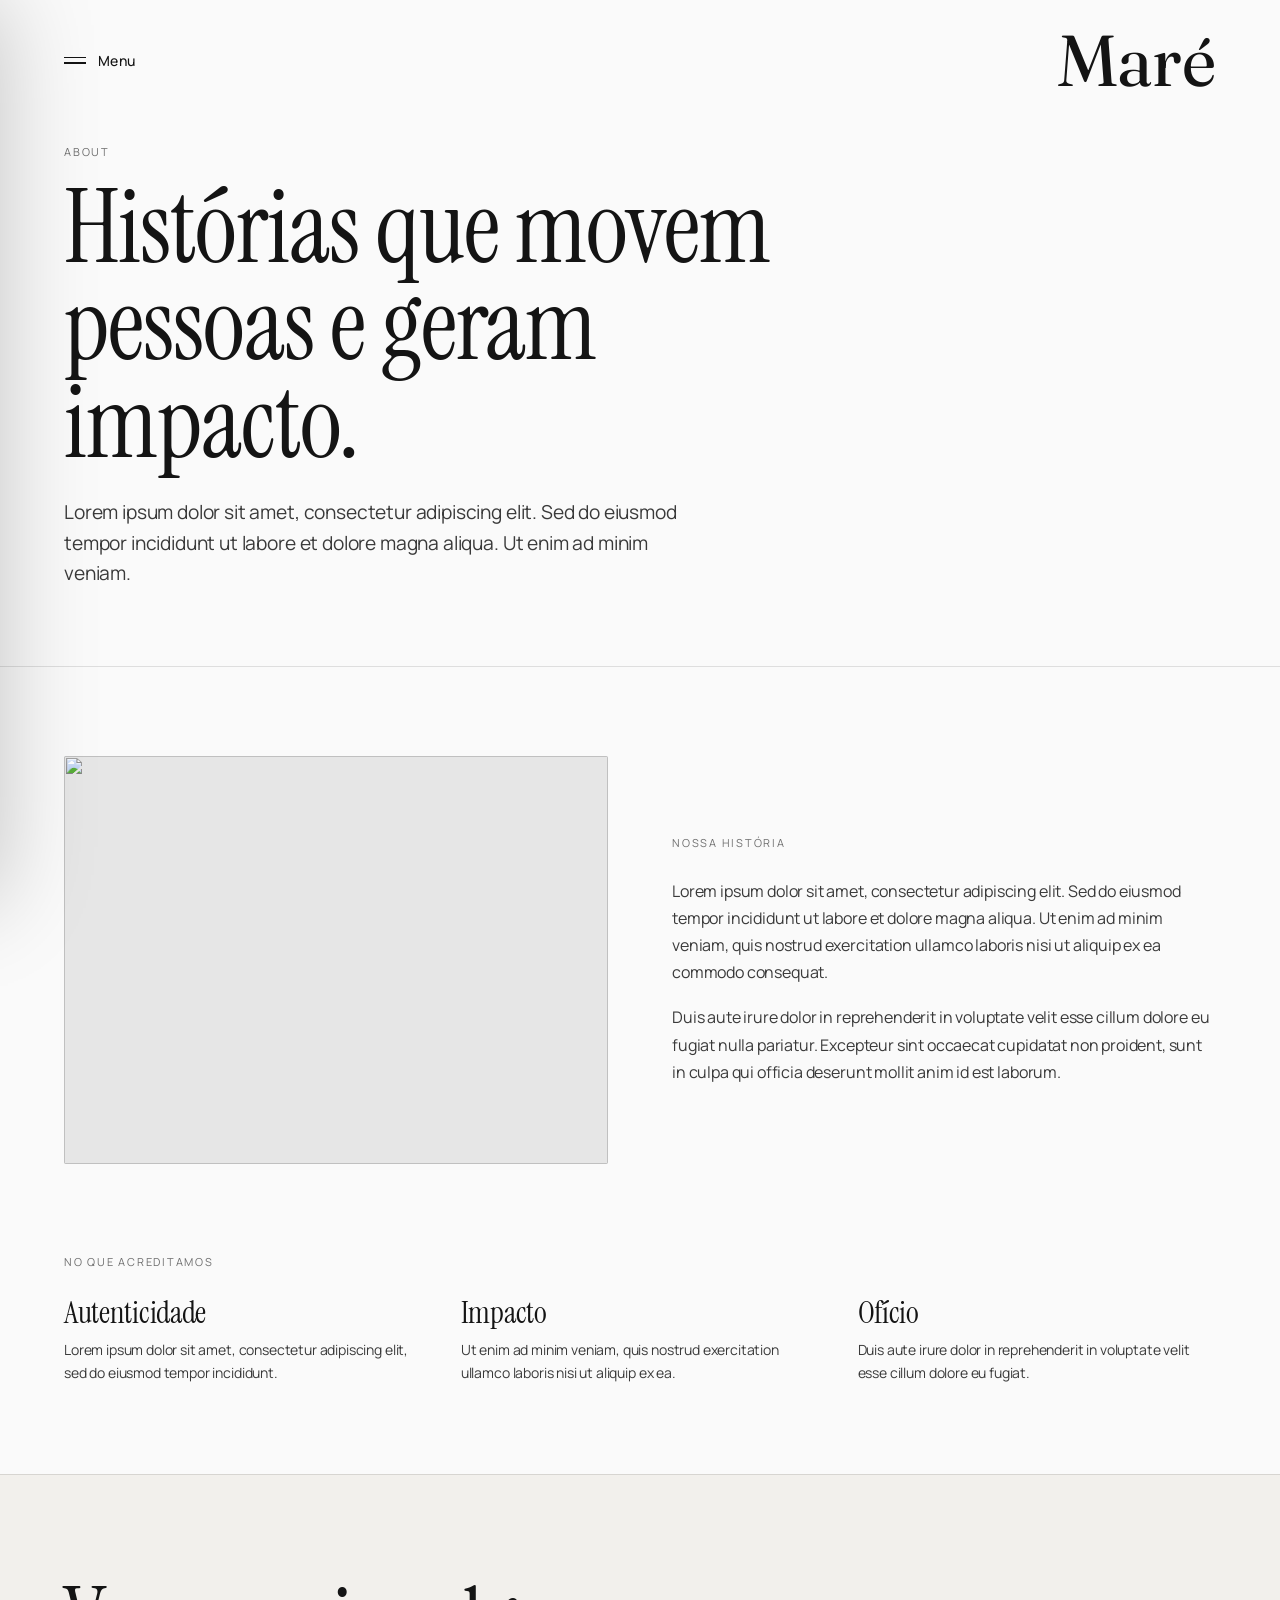
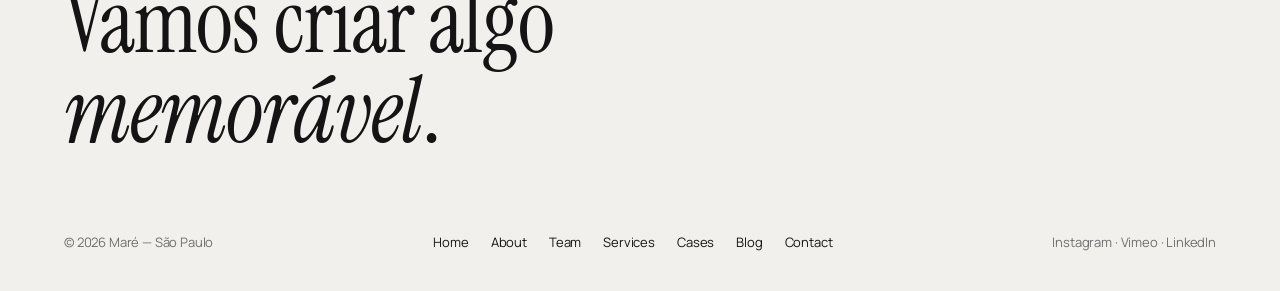
==== about.html @ 306b6367 "Add files via upload" ====
<!DOCTYPE html>
<html lang="pt-BR">
<head>
<meta charset="UTF-8">
<meta name="viewport" content="width=device-width, initial-scale=1.0">
<title>About — Maré</title>
<link rel="preconnect" href="https://fonts.googleapis.com">
<link rel="preconnect" href="https://fonts.gstatic.com" crossorigin>
<link href="https://fonts.googleapis.com/css2?family=Fraunces:opsz,wght@9..144,400..700&family=Instrument+Serif:ital@0;1&family=Manrope:wght@400;500;600&display=swap" rel="stylesheet">
<link rel="stylesheet" href="assets/style.css">
<script defer src="assets/menu.js"></script>
</head>
<body>
  <main>
    <header class="page-head">
      <span class="kicker">About</span>
      <h1>Histórias que movem pessoas e geram impacto.</h1>
      <p class="lead">Lorem ipsum dolor sit amet, consectetur adipiscing elit. Sed do eiusmod tempor incididunt ut labore et dolore magna aliqua. Ut enim ad minim veniam.</p>
    </header>

    <section class="section">
      <div class="two-col">
        <div class="card__img" style="aspect-ratio:4/3"><img src="https://picsum.photos/seed/about-1/1000/750" alt=""></div>
        <div>
          <div class="eyebrow">Nossa história</div>
          <p class="muted-text">Lorem ipsum dolor sit amet, consectetur adipiscing elit. Sed do eiusmod tempor incididunt ut labore et dolore magna aliqua. Ut enim ad minim veniam, quis nostrud exercitation ullamco laboris nisi ut aliquip ex ea commodo consequat.</p>
          <p class="muted-text">Duis aute irure dolor in reprehenderit in voluptate velit esse cillum dolore eu fugiat nulla pariatur. Excepteur sint occaecat cupidatat non proident, sunt in culpa qui officia deserunt mollit anim id est laborum.</p>
        </div>
      </div>
    </section>

    <section class="section">
      <div class="eyebrow">No que acreditamos</div>
      <div class="grid grid-3">
        <div><h2 class="big" style="font-size:clamp(24px,2.4vw,34px)">Autenticidade</h2><p class="card__text">Lorem ipsum dolor sit amet, consectetur adipiscing elit, sed do eiusmod tempor incididunt.</p></div>
        <div><h2 class="big" style="font-size:clamp(24px,2.4vw,34px)">Impacto</h2><p class="card__text">Ut enim ad minim veniam, quis nostrud exercitation ullamco laboris nisi ut aliquip ex ea.</p></div>
        <div><h2 class="big" style="font-size:clamp(24px,2.4vw,34px)">Ofício</h2><p class="card__text">Duis aute irure dolor in reprehenderit in voluptate velit esse cillum dolore eu fugiat.</p></div>
      </div>
    </section>
  </main>
</body>
</html>
---- assets/style.css ----
/* =========================================================
   PRODUTORA — template compartilhado
   ========================================================= */
:root{
  --bg:#fafafa;
  --ink:#141414;
  --muted:#bdbdbd;
  --soft:#6f6f6f;
  --panel:#e9e7e3;
  --line:rgba(20,20,20,.12);
  --ease:cubic-bezier(.76,0,.24,1);
  --display:'Instrument Serif',Georgia,serif;
  --brand-font:'Fraunces','Instrument Serif',Georgia,serif;
  --sans:'Manrope',-apple-system,'Segoe UI',system-ui,sans-serif;
  --pad:clamp(24px,5vw,80px);
}
*{margin:0;padding:0;box-sizing:border-box}
html{scroll-behavior:smooth}
html,body{min-height:100%}
body{
  font-family:var(--sans);
  background:var(--bg);
  color:var(--ink);
  -webkit-font-smoothing:antialiased;
  letter-spacing:-.01em;
  overflow-x:hidden;
}
img{display:block;max-width:100%}
a{color:inherit}

/* ---------- HEADER / TRIGGER ---------- */
.top{
  position:fixed;inset:0 0 auto 0;z-index:20;
  display:flex;align-items:center;justify-content:space-between;
  padding:24px var(--pad);color:var(--ink);
  transition:color .4s var(--ease);
}
.top--over{color:#fff;text-shadow:0 1px 20px rgba(0,0,0,.35)}
.menu-btn{
  display:flex;align-items:center;gap:12px;
  background:none;border:0;color:inherit;cursor:pointer;
  font-family:var(--sans);font-size:14px;font-weight:500;letter-spacing:.02em;
}
.menu-btn .bars{display:inline-flex;flex-direction:column;gap:4px}
.menu-btn .bars span{width:22px;height:1.5px;background:currentColor;transition:.4s var(--ease)}
.menu-btn:hover .bars span:first-child{transform:translateX(4px)}
.brand{font-family:var(--brand-font);font-size:72px;line-height:1;text-decoration:none}

/* ---------- BACKDROP ---------- */
.menu-backdrop{
  position:fixed;inset:0;z-index:29;
  background:rgba(10,10,10,.45);
  opacity:0;visibility:hidden;
  transition:opacity .6s var(--ease),visibility .6s var(--ease);
}
.menu-backdrop.open{opacity:1;visibility:visible}

/* ---------- PAINEL DO MENU (60% da tela) ---------- */
.menu{
  position:fixed;top:0;left:0;height:100%;
  width:60vw;z-index:30;
  background:var(--bg);
  display:grid;grid-template-columns:1fr 1fr;
  transform:translateX(-100%);
  transition:transform .85s var(--ease);
  box-shadow:0 0 90px rgba(0,0,0,.22);
}
.menu.open{transform:translateX(0)}

.menu__nav{
  position:relative;display:flex;flex-direction:column;justify-content:center;
  padding:80px 52px;
}
.nav-list{list-style:none;display:flex;flex-direction:column;gap:2px}
.nav-item{overflow:hidden}
.nav-link{
  --i:0;
  display:flex;align-items:center;gap:16px;
  text-decoration:none;color:var(--muted);
  font-size:clamp(28px,2.9vw,46px);font-weight:500;line-height:1.16;
  letter-spacing:-.03em;
  transition:color .5s var(--ease);
  transform:translateY(110%);opacity:0;
}
.menu.open .nav-link{
  transform:translateY(0);opacity:1;
  transition:transform .9s var(--ease) calc(.25s + var(--i)*.06s),
             opacity  .9s var(--ease) calc(.25s + var(--i)*.06s),
             color .5s var(--ease);
}
.nav-link:hover,.nav-link.is-active{color:var(--ink)}
.nav-link .arrow{
  display:inline-block;width:0;overflow:hidden;
  opacity:0;transform:translateX(-14px);
  transition:.5s var(--ease);font-weight:400;
}
.nav-link:hover .arrow,.nav-link.is-active .arrow{width:.9em;opacity:1;transform:translateX(0)}

.roll{position:relative;display:inline-block;overflow:hidden;vertical-align:top}
.roll span{display:block;transition:transform .55s var(--ease)}
.roll span+span{position:absolute;top:100%;left:0}
.nav-link:hover .roll span{transform:translateY(-100%)}

.menu__foot{
  position:absolute;left:52px;right:52px;bottom:40px;
  display:flex;justify-content:space-between;align-items:flex-end;
  font-size:13px;color:var(--soft);letter-spacing:.02em;gap:20px;
}
.menu__foot .label{font-size:11px;text-transform:uppercase;letter-spacing:.14em;color:#aaa;margin-bottom:8px}
.menu__foot a{color:var(--ink);text-decoration:none}
.menu__foot a:hover{text-decoration:underline}
.socials{display:flex;gap:18px}

.menu__image{position:relative;overflow:hidden;background:#ddd}
.menu__image img{width:100%;height:100%;object-fit:cover}
.media-cap{
  position:absolute;left:22px;bottom:22px;color:#fff;
  font-size:12px;letter-spacing:.14em;text-transform:uppercase;
  text-shadow:0 1px 14px rgba(0,0,0,.5);
}

.close-btn{
  position:absolute;top:24px;right:24px;z-index:5;
  display:flex;align-items:center;gap:10px;
  background:none;border:0;cursor:pointer;color:#fff;
  font-family:var(--sans);font-size:13px;font-weight:500;letter-spacing:.02em;
  text-shadow:0 1px 14px rgba(0,0,0,.5);
}
.close-btn .x{position:relative;width:16px;height:16px}
.close-btn .x::before,.close-btn .x::after{
  content:"";position:absolute;top:50%;left:0;width:100%;height:1.5px;background:currentColor;
  transition:.4s var(--ease);
}
.close-btn .x::before{transform:rotate(45deg)}
.close-btn .x::after{transform:rotate(-45deg)}
.close-btn:hover .x::before{transform:rotate(135deg)}
.close-btn:hover .x::after{transform:rotate(45deg)}

body.menu-open{overflow:hidden}

/* ---------- HERO (home) ---------- */
.hero{
  position:relative;min-height:100vh;
  display:flex;flex-direction:column;justify-content:flex-end;
  padding:var(--pad);color:#fff;overflow:hidden;
}
.hero__bg{
  position:absolute;inset:-6%;z-index:0;
  background:url('https://picsum.photos/seed/produtora9/1920/1200') center/cover no-repeat;
  transform:scale(1.06);
  transition:transform .6s cubic-bezier(.22,1,.36,1);
  will-change:transform;
}
.hero::after{content:"";position:absolute;inset:0;z-index:1;background:linear-gradient(180deg,rgba(0,0,0,.2),rgba(0,0,0,.5))}
.hero__inner{position:relative;z-index:2;padding-bottom:10px}
.hero h1{
  font-family:var(--display);font-weight:400;
  font-size:clamp(52px,11vw,168px);line-height:.92;letter-spacing:-.01em;
  max-width:16ch;text-shadow:0 2px 40px rgba(0,0,0,.3);
}
.hero h1 em{font-style:italic}
.hero p{margin-top:22px;max-width:42ch;opacity:.9;font-size:16px;line-height:1.5}

/* ---------- ESTRUTURA DE PÁGINA INTERNA ---------- */
main{display:block}
.section{padding:clamp(48px,7vw,110px) var(--pad)}
.section + .section{padding-top:0}

.page-head{
  padding:clamp(120px,16vh,220px) var(--pad) clamp(40px,6vw,80px);
  border-bottom:1px solid var(--line);
}
.kicker{font-size:11px;letter-spacing:.16em;text-transform:uppercase;color:var(--soft);margin-bottom:20px;display:block}
.page-head h1{
  font-family:var(--display);font-weight:400;letter-spacing:-.01em;
  font-size:clamp(44px,8vw,120px);line-height:.95;max-width:16ch;
}
.page-head .lead{margin-top:26px;max-width:52ch;font-size:clamp(16px,1.5vw,20px);line-height:1.6;color:#3a3a3a}

.eyebrow{font-size:11px;letter-spacing:.16em;text-transform:uppercase;color:var(--soft);margin-bottom:28px}
h2.big{font-family:var(--display);font-weight:400;font-size:clamp(30px,4vw,60px);line-height:1.05;letter-spacing:-.01em;max-width:20ch}
.muted-text{color:#3a3a3a;line-height:1.7;font-size:16px;max-width:62ch}
.muted-text + .muted-text{margin-top:18px}

/* grids */
.grid{display:grid;gap:clamp(20px,3vw,44px)}
.grid-2{grid-template-columns:repeat(2,1fr)}
.grid-3{grid-template-columns:repeat(3,1fr)}
.grid-4{grid-template-columns:repeat(4,1fr)}
.two-col{display:grid;grid-template-columns:1fr 1fr;gap:clamp(30px,5vw,80px);align-items:center}

/* card genérico */
.card__img{position:relative;overflow:hidden;background:#e6e6e6;aspect-ratio:4/5;border-radius:2px}
.card__img img{width:100%;height:100%;object-fit:cover;transition:transform 1s var(--ease)}
.card:hover .card__img img{transform:scale(1.05)}
.card__title{margin-top:16px;font-size:20px;font-weight:600;letter-spacing:-.02em}
.card__meta{margin-top:4px;font-size:13px;color:var(--soft)}
.card__text{margin-top:10px;font-size:14px;line-height:1.6;color:#3a3a3a}
.card{text-decoration:none;color:inherit}

/* cases: proporção landscape */
.case .card__img{aspect-ratio:16/11}

/* lista de serviços */
.svc-list{list-style:none;border-top:1px solid var(--line)}
.svc{
  display:grid;grid-template-columns:80px 1fr 1.2fr;gap:24px;align-items:start;
  padding:clamp(26px,3.5vw,48px) 0;border-bottom:1px solid var(--line);
  transition:padding-left .4s var(--ease);
}
.svc:hover{padding-left:14px}
.svc__num{font-family:var(--display);font-size:22px;color:var(--soft)}
.svc__name{font-family:var(--display);font-size:clamp(26px,3vw,40px);line-height:1.05}
.svc__desc{color:#3a3a3a;line-height:1.65;font-size:15px}

/* blog list */
.post{display:grid;grid-template-columns:1.1fr 1.4fr;gap:clamp(20px,3vw,48px);align-items:center;padding:clamp(24px,3vw,44px) 0;border-bottom:1px solid var(--line);text-decoration:none;color:inherit}
.post:first-child{border-top:1px solid var(--line)}
.post__img{overflow:hidden;aspect-ratio:16/10;border-radius:2px;background:#e6e6e6}
.post__img img{width:100%;height:100%;object-fit:cover;transition:transform 1s var(--ease)}
.post:hover .post__img img{transform:scale(1.05)}
.post__date{font-size:12px;letter-spacing:.1em;text-transform:uppercase;color:var(--soft)}
.post__title{font-family:var(--display);font-size:clamp(26px,3vw,42px);line-height:1.08;margin:12px 0}
.post__excerpt{color:#3a3a3a;line-height:1.6;font-size:15px;max-width:52ch}

/* contato */
.contact-grid{display:grid;grid-template-columns:1fr 1fr;gap:clamp(30px,5vw,80px)}
.contact-block .label{font-size:11px;letter-spacing:.14em;text-transform:uppercase;color:var(--soft);margin-bottom:10px}
.contact-block a{font-size:clamp(20px,2.2vw,30px);text-decoration:none;font-family:var(--display)}
.contact-block a:hover{text-decoration:underline}
.contact-block + .contact-block{margin-top:36px}
.form{display:flex;flex-direction:column;gap:18px}
.form input,.form textarea{
  font-family:var(--sans);font-size:15px;color:var(--ink);
  background:transparent;border:0;border-bottom:1px solid var(--line);
  padding:14px 0;outline:none;transition:border-color .3s;
}
.form input:focus,.form textarea:focus{border-color:var(--ink)}
.form textarea{resize:vertical;min-height:120px}
.btn{
  align-self:flex-start;margin-top:8px;
  display:inline-flex;align-items:center;gap:10px;
  background:var(--ink);color:#fff;border:0;border-radius:100px;
  padding:15px 30px;font-family:var(--sans);font-size:14px;font-weight:500;cursor:pointer;
  transition:transform .3s var(--ease),opacity .3s;
}
.btn:hover{transform:translateY(-2px);opacity:.9}

/* rodapé do site */
.site-foot{
  padding:clamp(60px,8vw,120px) var(--pad) 40px;
  border-top:1px solid var(--line);background:#f2f0ec;
}
.site-foot__cta{font-family:var(--display);font-size:clamp(40px,7vw,110px);line-height:1;letter-spacing:-.01em}
.site-foot__cta a{text-decoration:none}
.site-foot__cta a:hover{opacity:.6}
.site-foot__row{
  margin-top:clamp(40px,6vw,90px);display:flex;justify-content:space-between;flex-wrap:wrap;gap:24px;
  font-size:13px;color:var(--soft);
}
.site-foot__row nav{display:flex;gap:22px;flex-wrap:wrap}
.site-foot__row a{text-decoration:none;color:var(--ink)}
.site-foot__row a:hover{text-decoration:underline}

/* ---------- RESPONSIVO ---------- */
@media (max-width:900px){
  .menu{width:100vw;grid-template-columns:1fr}
  .menu__image{display:none}
  .menu__nav{padding:110px 32px 32px}
  .menu__foot{left:32px;right:32px}
  .close-btn{color:var(--ink);text-shadow:none}
  .grid-3,.grid-4{grid-template-columns:repeat(2,1fr)}
  .two-col,.contact-grid,.post{grid-template-columns:1fr}
  .svc{grid-template-columns:40px 1fr;gap:14px}
  .svc__desc{grid-column:1 / -1}
}
@media (max-width:560px){
  .grid-2,.grid-3,.grid-4{grid-template-columns:1fr}
}
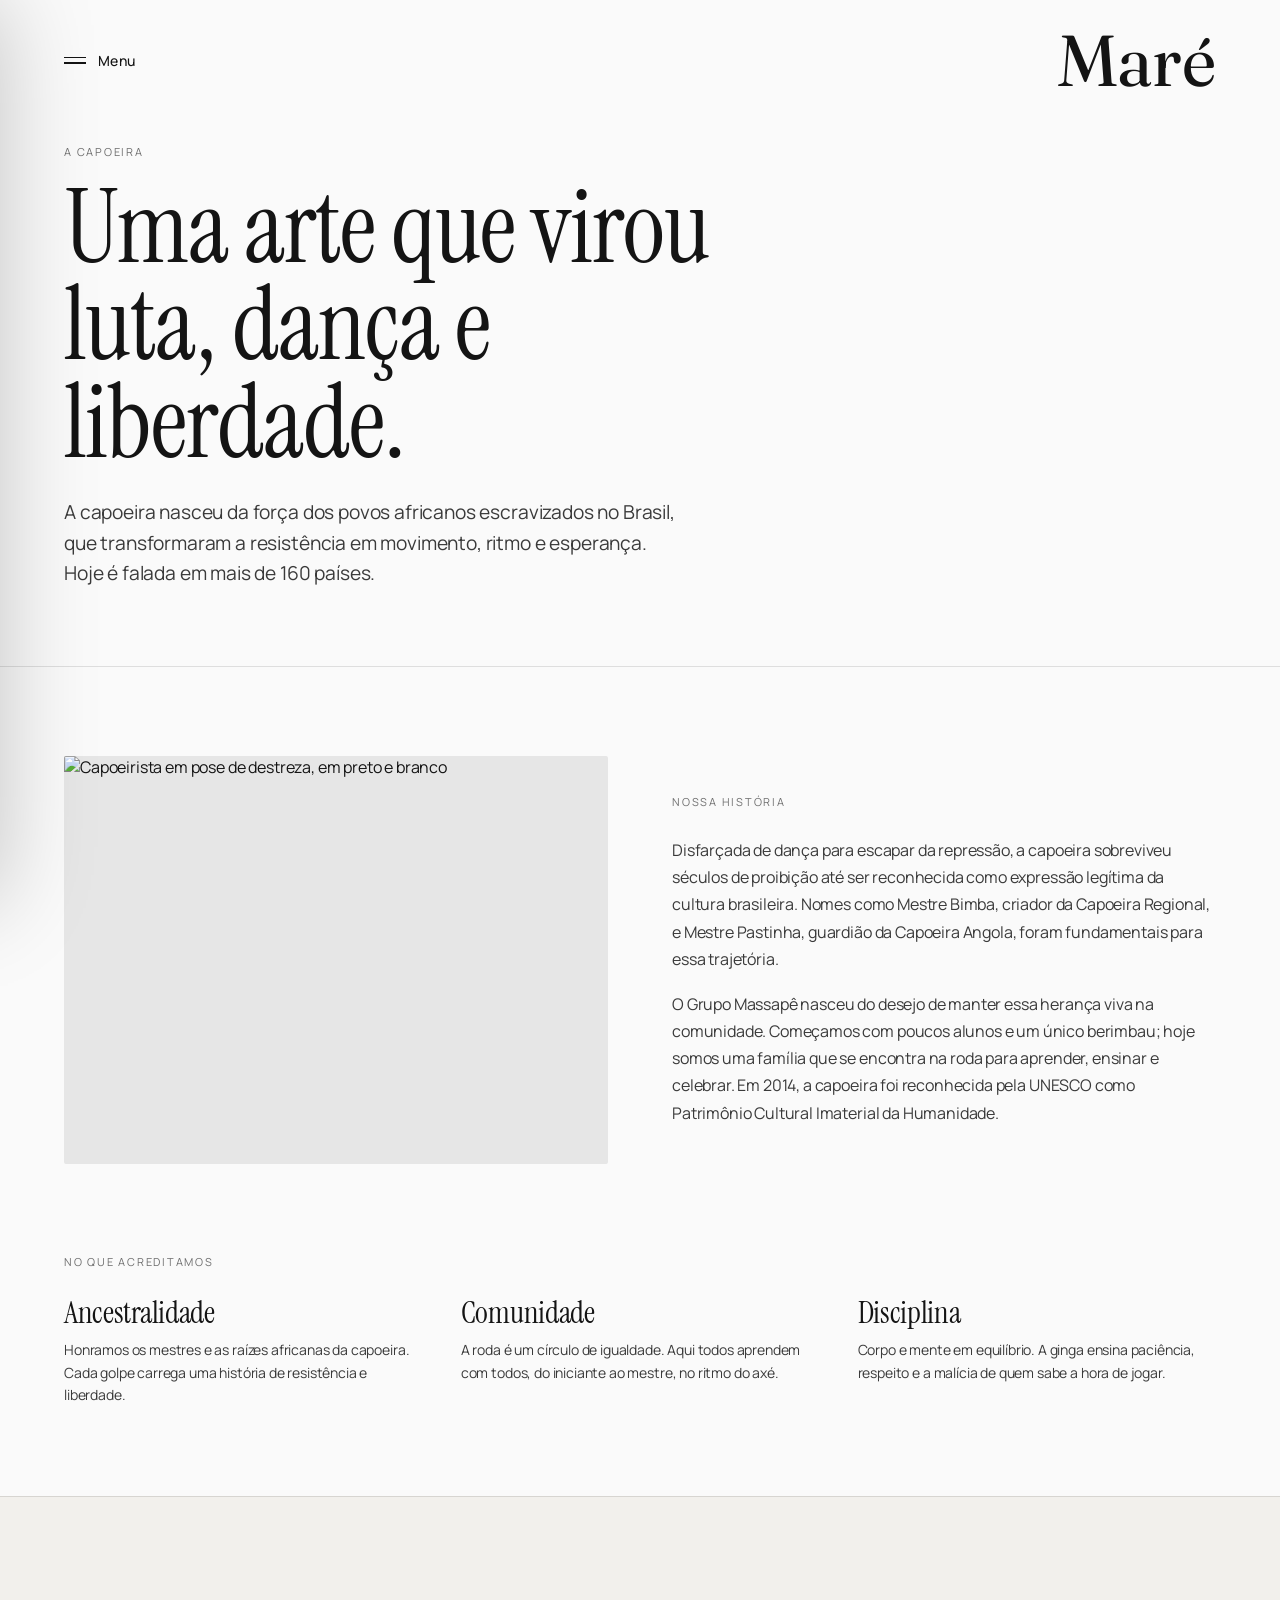
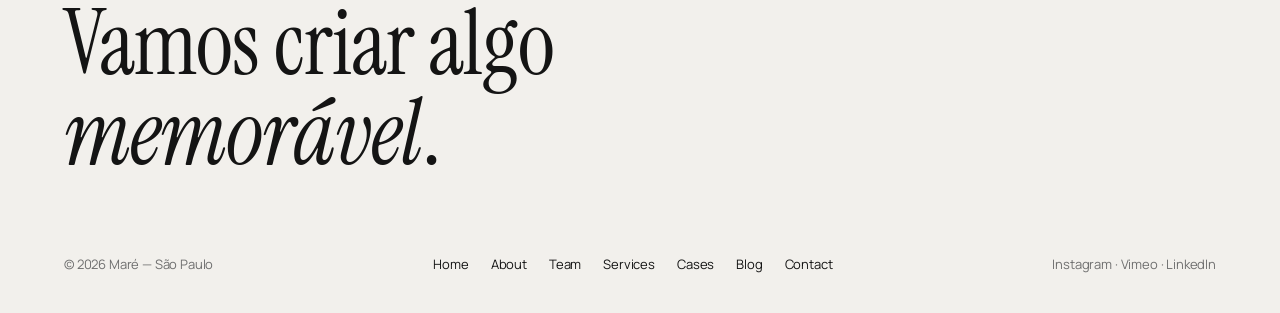
==== commit 196c4dd1: "Add files via upload" ====
--- a/about.html
+++ b/about.html
@@ -1,42 +1,43 @@
-<!DOCTYPE html>
-<html lang="pt-BR">
-<head>
-<meta charset="UTF-8">
-<meta name="viewport" content="width=device-width, initial-scale=1.0">
-<title>About — Maré</title>
-<link rel="preconnect" href="https://fonts.googleapis.com">
-<link rel="preconnect" href="https://fonts.gstatic.com" crossorigin>
-<link href="https://fonts.googleapis.com/css2?family=Fraunces:opsz,wght@9..144,400..700&family=Instrument+Serif:ital@0;1&family=Manrope:wght@400;500;600&display=swap" rel="stylesheet">
-<link rel="stylesheet" href="assets/style.css">
-<script defer src="assets/menu.js"></script>
-</head>
-<body>
-  <main>
-    <header class="page-head">
-      <span class="kicker">About</span>
-      <h1>Histórias que movem pessoas e geram impacto.</h1>
-      <p class="lead">Lorem ipsum dolor sit amet, consectetur adipiscing elit. Sed do eiusmod tempor incididunt ut labore et dolore magna aliqua. Ut enim ad minim veniam.</p>
-    </header>
-
-    <section class="section">
-      <div class="two-col">
-        <div class="card__img" style="aspect-ratio:4/3"><img src="https://picsum.photos/seed/about-1/1000/750" alt=""></div>
-        <div>
-          <div class="eyebrow">Nossa história</div>
-          <p class="muted-text">Lorem ipsum dolor sit amet, consectetur adipiscing elit. Sed do eiusmod tempor incididunt ut labore et dolore magna aliqua. Ut enim ad minim veniam, quis nostrud exercitation ullamco laboris nisi ut aliquip ex ea commodo consequat.</p>
-          <p class="muted-text">Duis aute irure dolor in reprehenderit in voluptate velit esse cillum dolore eu fugiat nulla pariatur. Excepteur sint occaecat cupidatat non proident, sunt in culpa qui officia deserunt mollit anim id est laborum.</p>
-        </div>
-      </div>
-    </section>
-
-    <section class="section">
-      <div class="eyebrow">No que acreditamos</div>
-      <div class="grid grid-3">
-        <div><h2 class="big" style="font-size:clamp(24px,2.4vw,34px)">Autenticidade</h2><p class="card__text">Lorem ipsum dolor sit amet, consectetur adipiscing elit, sed do eiusmod tempor incididunt.</p></div>
-        <div><h2 class="big" style="font-size:clamp(24px,2.4vw,34px)">Impacto</h2><p class="card__text">Ut enim ad minim veniam, quis nostrud exercitation ullamco laboris nisi ut aliquip ex ea.</p></div>
-        <div><h2 class="big" style="font-size:clamp(24px,2.4vw,34px)">Ofício</h2><p class="card__text">Duis aute irure dolor in reprehenderit in voluptate velit esse cillum dolore eu fugiat.</p></div>
-      </div>
-    </section>
-  </main>
-</body>
-</html>
+<!DOCTYPE html>
+<html lang="pt-BR">
+<head>
+<meta charset="UTF-8">
+<meta name="viewport" content="width=device-width, initial-scale=1.0">
+<title>A Capoeira — Massapê Capoeira</title>
+<meta name="description" content="A história da capoeira: da resistência dos povos africanos escravizados à arte reconhecida como patrimônio da humanidade. Conheça o Grupo Massapê.">
+<link rel="preconnect" href="https://fonts.googleapis.com">
+<link rel="preconnect" href="https://fonts.gstatic.com" crossorigin>
+<link href="https://fonts.googleapis.com/css2?family=Fraunces:opsz,wght@9..144,400..700&family=Instrument+Serif:ital@0;1&family=Manrope:wght@400;500;600&display=swap" rel="stylesheet">
+<link rel="stylesheet" href="assets/style.css">
+<script defer src="assets/menu.js"></script>
+</head>
+<body>
+  <main>
+    <header class="page-head">
+      <span class="kicker">A Capoeira</span>
+      <h1>Uma arte que virou luta, dança e liberdade.</h1>
+      <p class="lead">A capoeira nasceu da força dos povos africanos escravizados no Brasil, que transformaram a resistência em movimento, ritmo e esperança. Hoje é falada em mais de 160 países.</p>
+    </header>
+
+    <section class="section">
+      <div class="two-col">
+        <div class="card__img" style="aspect-ratio:4/3"><img src="https://images.unsplash.com/photo-1641688587310-8be6c75ac116?w=1000&h=750&fit=crop&q=80&auto=format" alt="Capoeirista em pose de destreza, em preto e branco"></div>
+        <div>
+          <div class="eyebrow">Nossa história</div>
+          <p class="muted-text">Disfarçada de dança para escapar da repressão, a capoeira sobreviveu séculos de proibição até ser reconhecida como expressão legítima da cultura brasileira. Nomes como Mestre Bimba, criador da Capoeira Regional, e Mestre Pastinha, guardião da Capoeira Angola, foram fundamentais para essa trajetória.</p>
+          <p class="muted-text">O Grupo Massapê nasceu do desejo de manter essa herança viva na comunidade. Começamos com poucos alunos e um único berimbau; hoje somos uma família que se encontra na roda para aprender, ensinar e celebrar. Em 2014, a capoeira foi reconhecida pela UNESCO como Patrimônio Cultural Imaterial da Humanidade.</p>
+        </div>
+      </div>
+    </section>
+
+    <section class="section">
+      <div class="eyebrow">No que acreditamos</div>
+      <div class="grid grid-3">
+        <div><h2 class="big" style="font-size:clamp(24px,2.4vw,34px)">Ancestralidade</h2><p class="card__text">Honramos os mestres e as raízes africanas da capoeira. Cada golpe carrega uma história de resistência e liberdade.</p></div>
+        <div><h2 class="big" style="font-size:clamp(24px,2.4vw,34px)">Comunidade</h2><p class="card__text">A roda é um círculo de igualdade. Aqui todos aprendem com todos, do iniciante ao mestre, no ritmo do axé.</p></div>
+        <div><h2 class="big" style="font-size:clamp(24px,2.4vw,34px)">Disciplina</h2><p class="card__text">Corpo e mente em equilíbrio. A ginga ensina paciência, respeito e a malícia de quem sabe a hora de jogar.</p></div>
+      </div>
+    </section>
+  </main>
+</body>
+</html>
